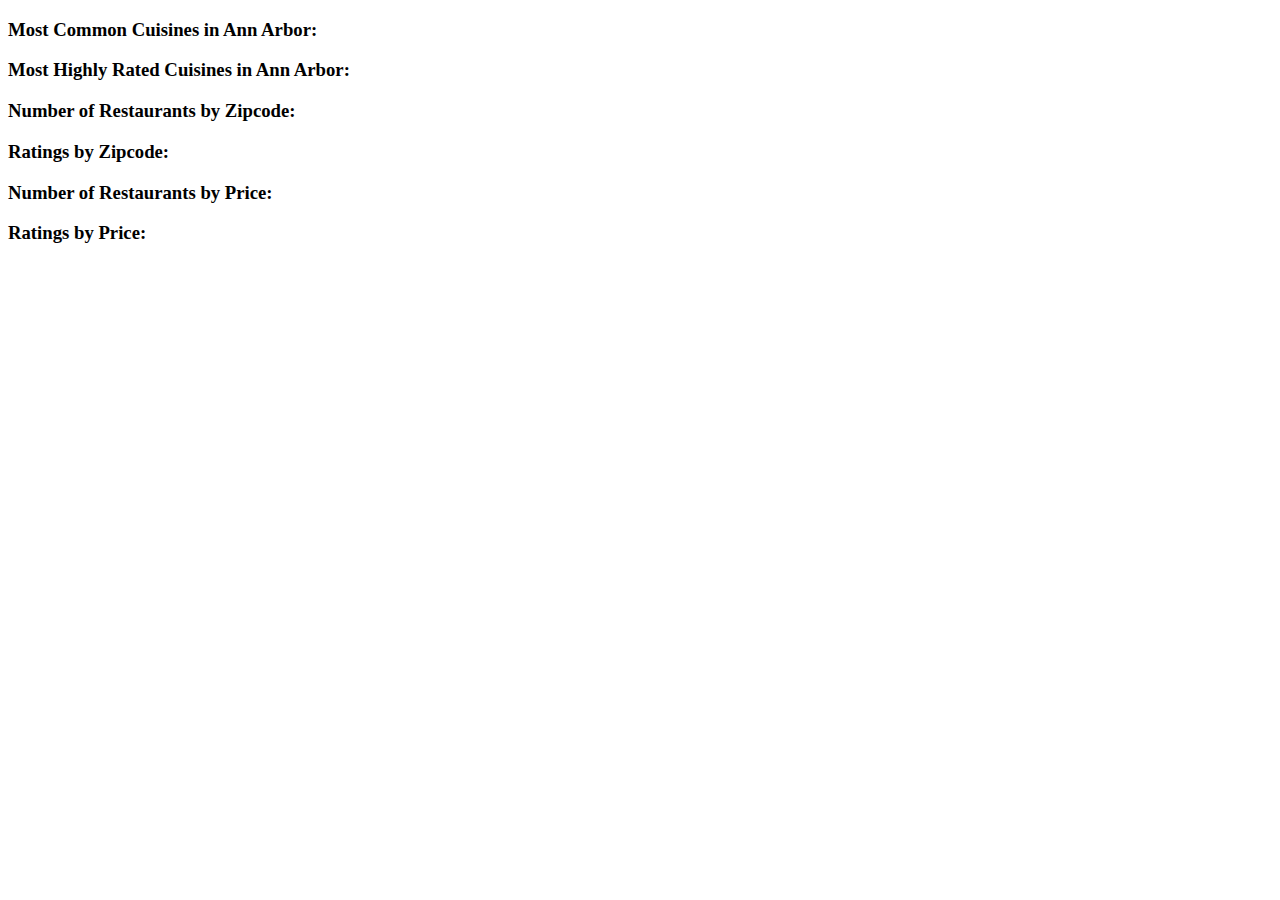
==== index.html @ 51a724e2 "second commit" ====
<!DOCTYPE html>
<html>
  <head>
    <meta charset="utf-8">
    <title></title>
  </head>
  <body>
    <h3>Most Common Cuisines in Ann Arbor:</h3>
    <ul id="cuisineList"></ul>
    
    <h3>Most Highly Rated Cuisines in Ann Arbor:</h3>
    <ul id="cuisineRatingList"></ul>
    
    <h3>Number of Restaurants by Zipcode:</h3>
    <ul id="restaurantsZipcodeList"></ul>
    
    <h3>Ratings by Zipcode:</h3>
    <ul id="zipcodeRatingList"></ul>
    
    <h3>Number of Restaurants by Price:</h3>
    <ul id="restaurantsPriceList"></ul>
    
    <h3>Ratings by Price:</h3>
    <ul id="ratingsByPriceList"></ul>
    
    <script src="https://d3js.org/d3.v4.min.js"></script>
    <script src="js/data.js"></script>
  </body>
</html>
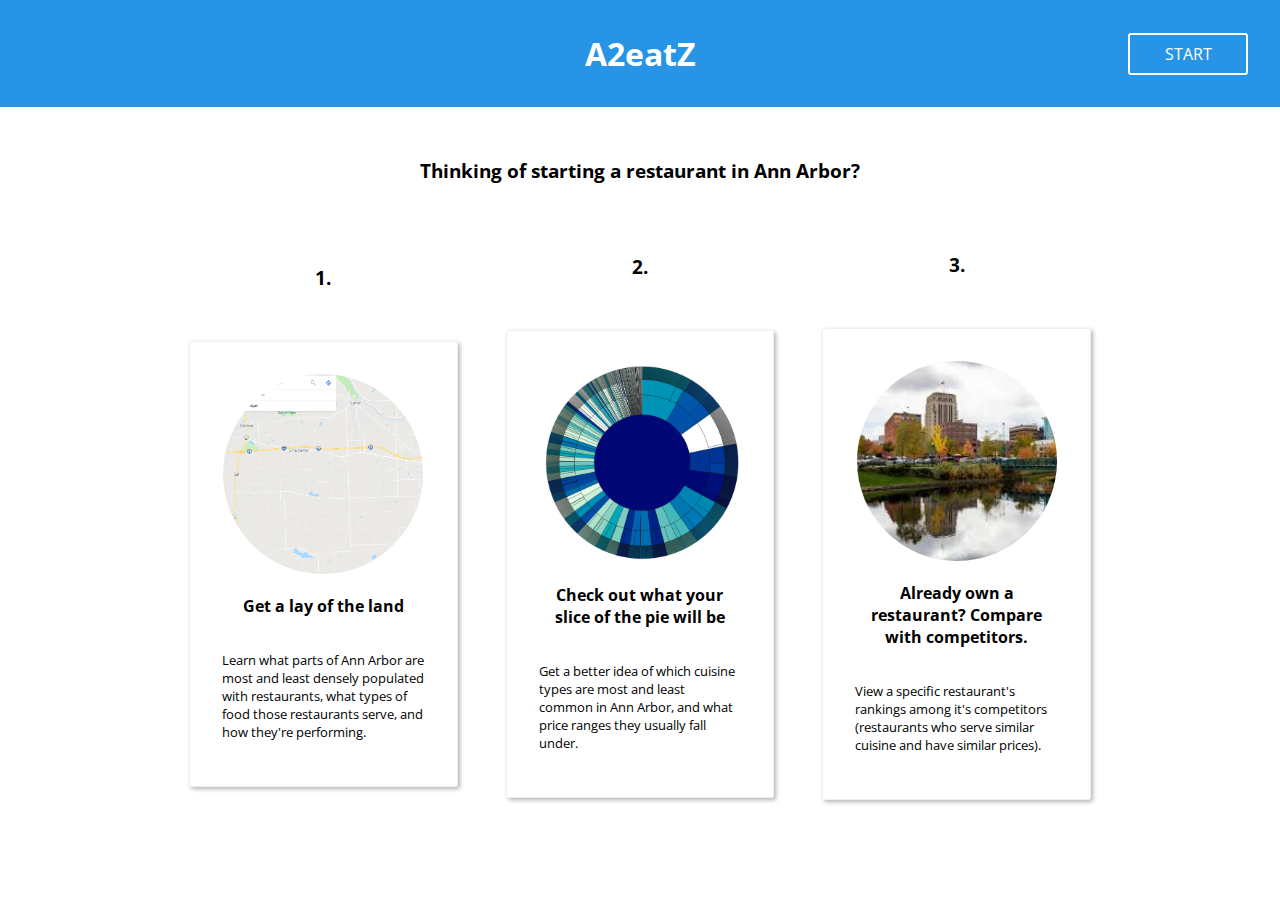
==== commit 457737d6: "Final draft skeleton" ====
--- a/index.html
+++ b/index.html
@@ -2,29 +2,64 @@
 <html>
   <head>
     <meta charset="utf-8">
+    <link rel="stylesheet" href="css/style.css">
+    <link href="https://fonts.googleapis.com/css?family=Open+Sans" rel="stylesheet">
     <title></title>
   </head>
   <body>
-    <h3>Most Common Cuisines in Ann Arbor:</h3>
-    <ul id="cuisineList"></ul>
-    
-    <h3>Most Highly Rated Cuisines in Ann Arbor:</h3>
-    <ul id="cuisineRatingList"></ul>
-    
-    <h3>Number of Restaurants by Zipcode:</h3>
-    <ul id="restaurantsZipcodeList"></ul>
-    
-    <h3>Ratings by Zipcode:</h3>
-    <ul id="zipcodeRatingList"></ul>
-    
-    <h3>Number of Restaurants by Price:</h3>
-    <ul id="restaurantsPriceList"></ul>
-    
-    <h3>Ratings by Price:</h3>
-    <ul id="ratingsByPriceList"></ul>
-    
-    <script src="https://d3js.org/d3.v4.min.js"></script>
-    <script src="js/data.js"></script>
+    <header>
+      <a href="#" class="hidden">PREVIOUS</a>
+      <h1>A2eatZ</h1>
+      <a href="map.html">START</a>
+    </header>
+    <div class="container">
+      <section class="subtitle">
+        <h3 class="flex-center">Thinking of starting a restaurant in Ann Arbor?</h3>
+      </section>
+      <section class="cities">
+        <div class="city">
+          <h3>1.</h3>
+          <div class="card">
+            <a class="part" href="map.html">
+              <div class="city-img annarbor">
+              </div>
+              <h4>Get a lay of the land</h4>
+            </a>
+            <p>Learn what parts of Ann Arbor are most and least
+              densely populated with restaurants, what types of food
+              those restaurants serve, and how they're performing.
+            </p>
+          </div>
+        </div>
+        <div class="city">
+          <h3>2.</h3>
+          <div class="card">
+            <a class="part" href="burst.html">
+              <div class="city-img lansing">
+              </div>
+              <h4>Check out what your slice of the pie will be</h4>
+            </a>
+            <p>Get a better idea of which cuisine types are
+              most and least common in Ann Arbor, and what price 
+              ranges they usually fall under.
+            </p>
+          </div>
+        </div>
+        <div class="city">
+          <h3>3.</h3>
+          <div class="card">
+            <a class="part" href="bars.html">
+              <div class="city-img kalamazoo">
+              </div>
+              <h4>Already own a restaurant? Compare with competitors.</h4>
+            </a>
+            <p>View a specific restaurant's rankings among it's competitors 
+              (restaurants who serve similar cuisine and have similar prices).
+            </p>
+          </div>
+        </div>
+      </section>
+    </div>
   </body>
 </html>
 
--- a/css/style.css
+++ b/css/style.css
@@ -0,0 +1,123 @@
+* {
+  box-sizing: border-box; }
+
+body {
+  margin: 0;
+  padding: 0;
+  width: 100vw;
+  font-family: 'Open Sans', sans-serif; }
+
+a {
+  text-decoration: none;
+  color: black; }
+
+.hidden {
+  opacity: 0; }
+
+header {
+  display: flex;
+  justify-content: space-between;
+  align-items: center;
+  padding: 0 2rem;
+  background-color: #2794E5;
+  color: white; }
+  header h1 {
+    margin: 0;
+    padding: 2rem 0; }
+  header a {
+    color: white;
+    padding: .5rem;
+    border: 2px solid white;
+    border-radius: 3px;
+    transition: .5s all;
+    width: 100px;
+    text-align: center;
+    box-sizing: content-box; }
+    header a:hover {
+      color: #2794E5;
+      background-color: white;
+      box-shadow: 0px 4px 4px rgba(0, 0, 0, 0.3); }
+
+.container {
+  width: 75%;
+  margin: 0 auto; }
+
+.flex-center, .cities {
+  display: flex;
+  justify-content: center;
+  align-items: center; }
+
+.cities {
+  width: 100%; }
+
+.city {
+  width: 33%;
+  min-height: 400px;
+  display: flex;
+  align-items: center;
+  justify-content: flex-start;
+  flex-direction: column; }
+  .city .card {
+    margin: 2rem 1.5rem;
+    padding: 2rem;
+    box-sizing: border-box;
+    border: 1px solid #f0f0f0;
+    border-radius: 3px;
+    box-shadow: 2px 2px 4px rgba(0, 0, 0, 0.3);
+    display: flex;
+    align-items: center;
+    justify-content: stretch;
+    flex-direction: column; }
+    .city .card .part {
+      display: flex;
+      justify-content: flex-start;
+      align-items: center;
+      flex-direction: column; }
+      .city .card .part h4 {
+        text-align: center; }
+    .city .card p {
+      font-size: .8rem; }
+
+.city-img {
+  width: 200px;
+  height: 200px;
+  border-radius: 200px;
+  display: flex;
+  justify-content: center;
+  align-items: center; }
+  .city-img a {
+    color: white;
+    opacity: 0;
+    text-decoration: none;
+    transition: color 2s; }
+  .city-img.annarbor {
+    background-image: url("../images/map.jpg");
+    background-size: cover; }
+  .city-img.lansing {
+    background-image: url("../images/pie.png");
+    background-size: cover; }
+  .city-img.kalamazoo {
+    background-image: url("../images/kalamazoo.jpeg");
+    background-size: cover; }
+  .city-img:hover {
+    cursor: pointer; }
+    .city-img:hover a {
+      opacity: 1; }
+
+.map {
+  background-image: url(../images/map.jpg);
+  width: 100%;
+  height: 500px; }
+
+.subtitle {
+  padding: 2rem 0; }
+
+.viz {
+  display: flex;
+  justify-content: center;
+  align-items: flex-start;
+  padding-top: 5rem; }
+  .viz .info {
+    padding-left: 2rem; }
+
+/*# sourceMappingURL=style.css.map */
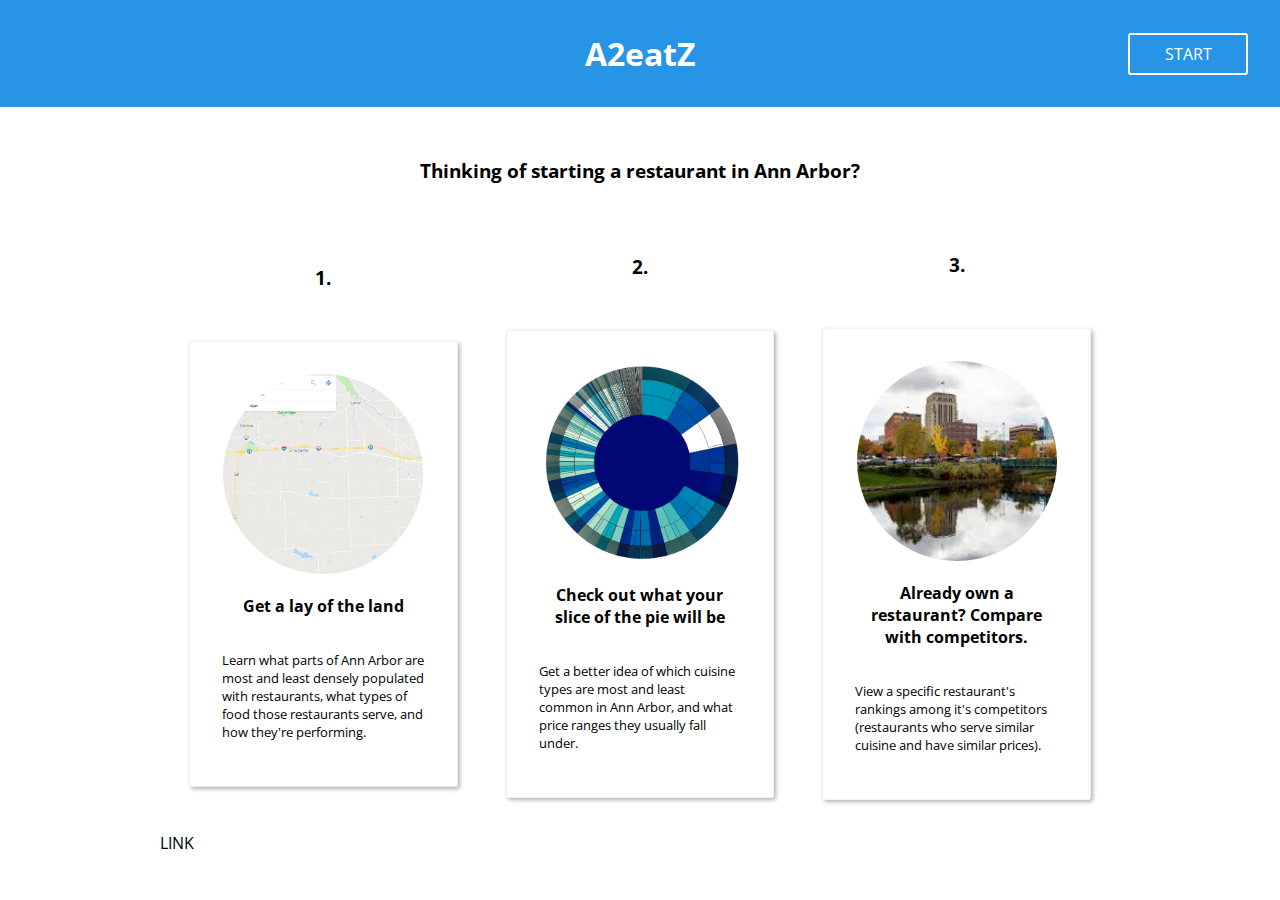
==== commit e76fb8c3: "Add map things" ====
--- a/index.html
+++ b/index.html
@@ -40,7 +40,7 @@
               <h4>Check out what your slice of the pie will be</h4>
             </a>
             <p>Get a better idea of which cuisine types are
-              most and least common in Ann Arbor, and what price 
+              most and least common in Ann Arbor, and what price
               ranges they usually fall under.
             </p>
           </div>
@@ -53,14 +53,13 @@
               </div>
               <h4>Already own a restaurant? Compare with competitors.</h4>
             </a>
-            <p>View a specific restaurant's rankings among it's competitors 
+            <p>View a specific restaurant's rankings among it's competitors
               (restaurants who serve similar cuisine and have similar prices).
             </p>
           </div>
         </div>
       </section>
+      <a href="c3trial.html">LINK</a>
     </div>
   </body>
 </html>
-
-
--- a/css/style.css
+++ b/css/style.css
@@ -13,6 +13,9 @@
 
 .hidden {
   opacity: 0; }
+
+.hidden2 {
+  display: none; }
 
 header {
   display: flex;
@@ -120,4 +123,21 @@
   .viz .info {
     padding-left: 2rem; }
 
+.burstTag {
+  padding: 1rem;
+  width: 150px;
+  background-color: #2794E5;
+  color: white;
+  border-radius: 3px; }
+
+.burstTooltip {
+  width: 150px;
+  background: white;
+  opacity: 1;
+  padding: .5rem;
+  border: 1px solid #f0f0f0;
+  border-radius: 3px;
+  font-size: .8rem;
+  box-shadow: 2px 2px 2px rgba(0, 0, 0, 0.5); }
+
 /*# sourceMappingURL=style.css.map */
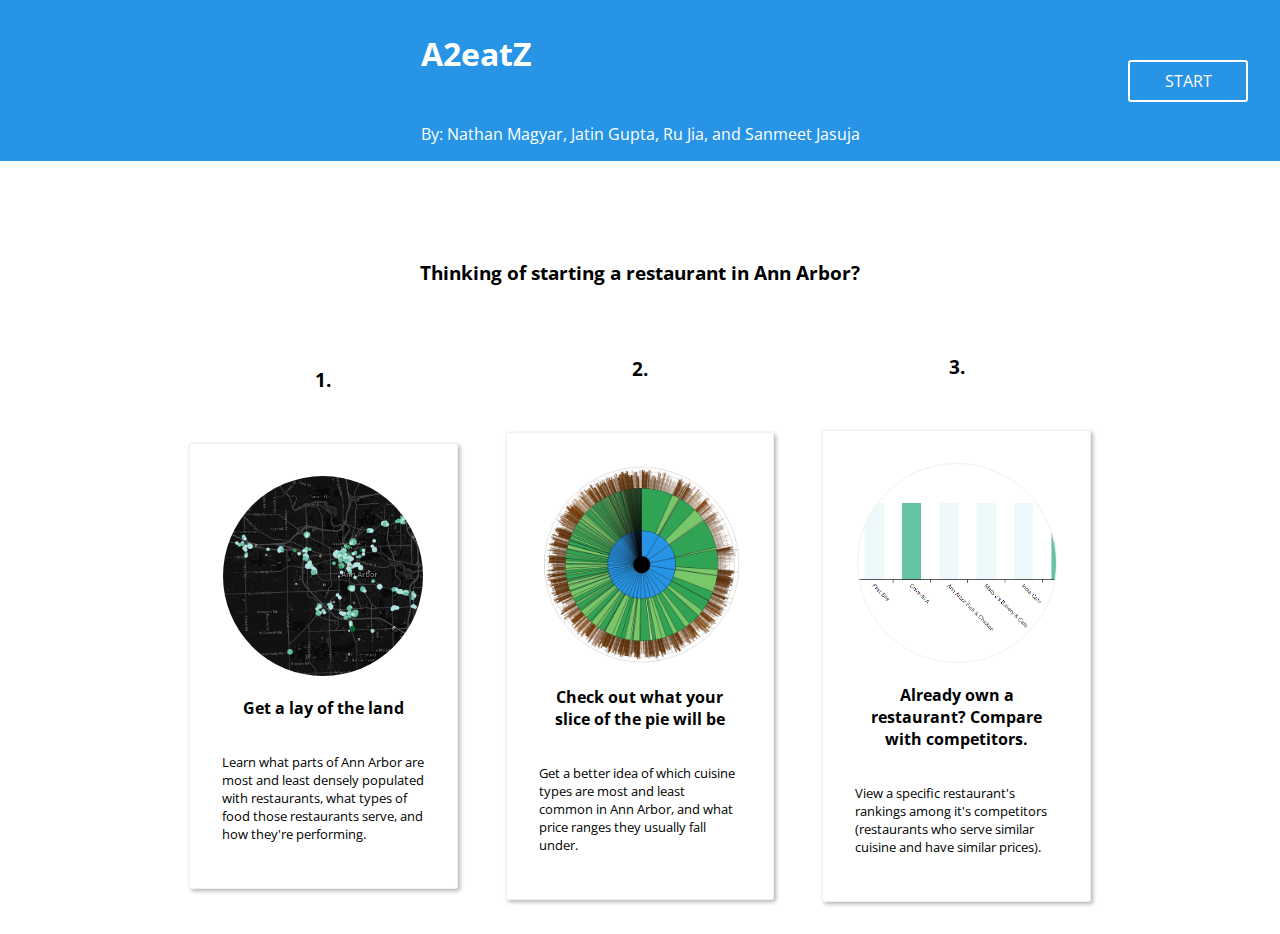
==== commit 97330a94: "changes" ====
--- a/index.html
+++ b/index.html
@@ -2,6 +2,7 @@
 <html>
   <head>
     <meta charset="utf-8">
+    <title>A2eatZ</title>
     <link rel="stylesheet" href="css/style.css">
     <link href="https://fonts.googleapis.com/css?family=Open+Sans" rel="stylesheet">
     <title></title>
@@ -9,8 +10,11 @@
   <body>
     <header>
       <a href="#" class="hidden">PREVIOUS</a>
-      <h1>A2eatZ</h1>
-      <a href="map.html">START</a>
+      <div>
+        <h1>A2eatZ</h1>
+        <p>By: Nathan Magyar, Jatin Gupta, Ru Jia, and Sanmeet Jasuja</p>
+      </div>
+      <a href="mapbox_initial.html">START</a>
     </header>
     <div class="container">
       <section class="subtitle">
@@ -20,7 +24,7 @@
         <div class="city">
           <h3>1.</h3>
           <div class="card">
-            <a class="part" href="map.html">
+            <a class="part" href="mapbox_initial.html">
               <div class="city-img annarbor">
               </div>
               <h4>Get a lay of the land</h4>
@@ -59,7 +63,6 @@
           </div>
         </div>
       </section>
-      <a href="c3trial.html">LINK</a>
     </div>
   </body>
 </html>
--- a/css/style.css
+++ b/css/style.css
@@ -40,10 +40,12 @@
       color: #2794E5;
       background-color: white;
       box-shadow: 0px 4px 4px rgba(0, 0, 0, 0.3); }
+    header a div {
+      text-align: center; }
 
 .container {
   width: 75%;
-  margin: 0 auto; }
+  margin: 3rem auto 0; }
 
 .flex-center, .cities {
   display: flex;
@@ -94,14 +96,15 @@
     text-decoration: none;
     transition: color 2s; }
   .city-img.annarbor {
-    background-image: url("../images/map.jpg");
+    background-image: url("../images/mapGraphic.png");
     background-size: cover; }
   .city-img.lansing {
-    background-image: url("../images/pie.png");
+    background-image: url("../images/burstGraphic.png");
     background-size: cover; }
   .city-img.kalamazoo {
-    background-image: url("../images/kalamazoo.jpeg");
-    background-size: cover; }
+    background-image: url("../images/barGraphic.png");
+    background-size: cover;
+    border: 1px solid #f0f0f0; }
   .city-img:hover {
     cursor: pointer; }
     .city-img:hover a {
@@ -117,18 +120,22 @@
 
 .viz {
   display: flex;
-  justify-content: center;
-  align-items: flex-start;
-  padding-top: 5rem; }
-  .viz .info {
-    padding-left: 2rem; }
+  justify-content: center; }
+
+#tags {
+  width: 33%; }
 
 .burstTag {
   padding: 1rem;
-  width: 150px;
+  min-width: 150px;
   background-color: #2794E5;
   color: white;
-  border-radius: 3px; }
+  border-radius: 3px;
+  display: flex;
+  justify-content: center;
+  align-items: center;
+  margin-right: 1rem;
+  font-size: .8rem; }
 
 .burstTooltip {
   width: 150px;
@@ -140,4 +147,71 @@
   font-size: .8rem;
   box-shadow: 2px 2px 2px rgba(0, 0, 0, 0.5); }
 
+#legend, .priceLegend, .ratingLegend, .reviewCountLegendText {
+  display: flex; }
+
+#legend {
+  justify-content: space-between;
+  padding: 1rem;
+  background-color: #f0f0f0;
+  border-radius: 3px; }
+  #legend p {
+    margin-bottom: 0; }
+
+.cuisineLegend {
+  margin-right: 1rem; }
+
+.colorSwatch {
+  width: 20px;
+  height: 20px; }
+
+.priceThing {
+  margin: .5rem; }
+
+#burstCuisine {
+  background-color: #2794E5; }
+
+#burstd1 {
+  background-color: #31a354; }
+
+#burstd2 {
+  background-color: #78c769; }
+
+#burstd3 {
+  background-color: #c2e699; }
+
+#burstd4 {
+  background-color: #f7fcb9; }
+
+#smallLength {
+  height: 20px;
+  width: 10px;
+  background-color: #ff7f0f; }
+
+#largeLength {
+  height: 20px;
+  width: 50px;
+  background-color: #ff7f0f; }
+
+#reviewGradient {
+  background: #ff7f0f;
+  /* For browsers that do not support gradients */
+  background: -webkit-linear-gradient(right, rgba(255, 127, 15, 0.25), #ff7f0f);
+  /* For Safari 5.1 to 6.0 */
+  background: -o-linear-gradient(right, rgba(255, 127, 15, 0.25), #ff7f0f);
+  /* For Opera 11.1 to 12.0 */
+  background: -moz-linear-gradient(right, rgba(255, 127, 15, 0.25), #ff7f0f);
+  /* For Firefox 3.6 to 15 */
+  background: linear-gradient(to right, rgba(255, 127, 15, 0.25), #ff7f0f);
+  /* Standard syntax */
+  height: 20px;
+  width: 160px; }
+
+.reviewCountLegendText {
+  justify-content: space-between; }
+
+#cuisineTag {
+  flex-direction: column;
+  justify-content: center; }
+
 /*# sourceMappingURL=style.css.map */
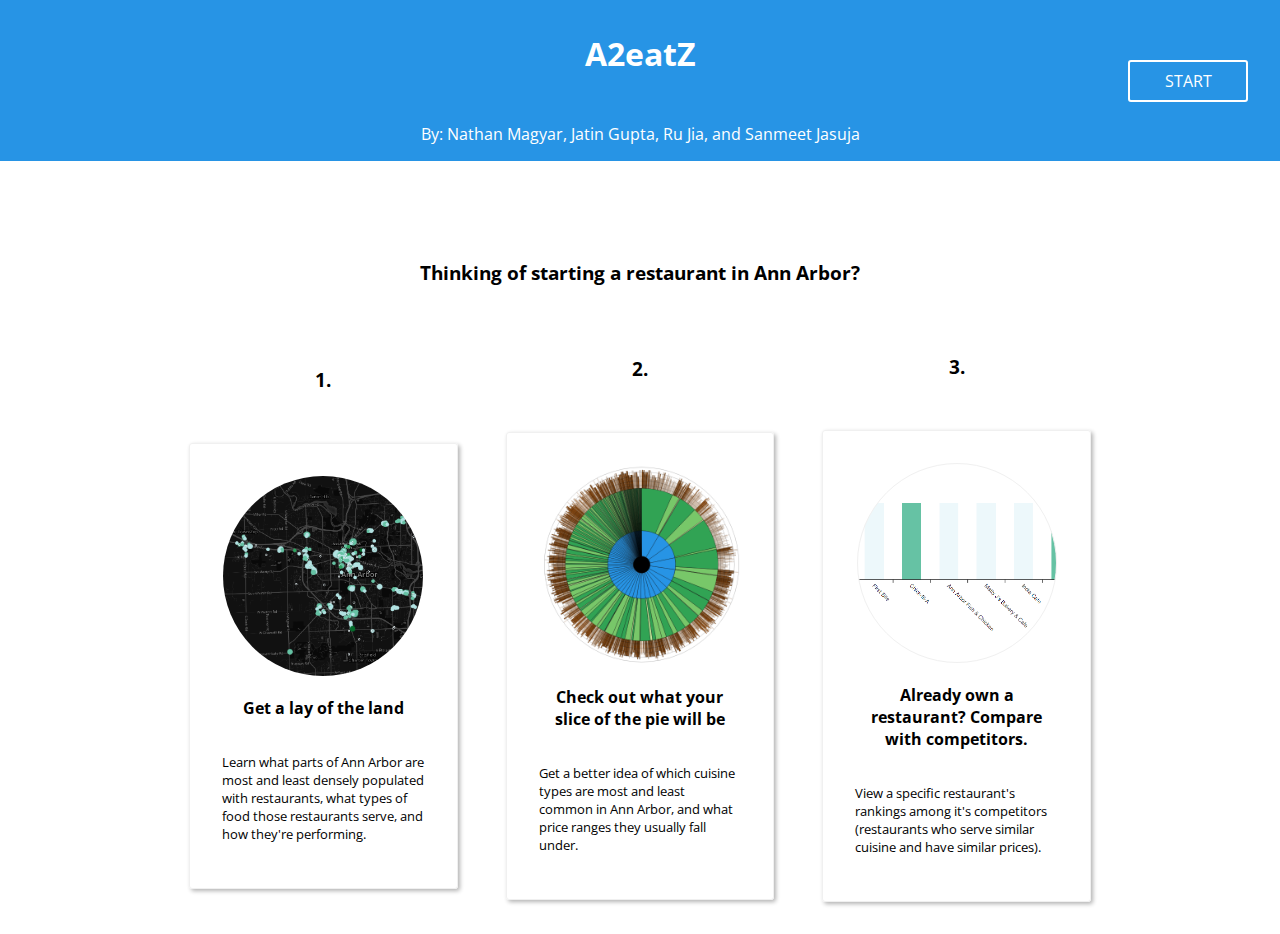
==== commit 0a2333d9: "almost final changes" ====
--- a/index.html
+++ b/index.html
@@ -52,7 +52,7 @@
         <div class="city">
           <h3>3.</h3>
           <div class="card">
-            <a class="part" href="bars.html">
+            <a class="part" href="bar2.html">
               <div class="city-img kalamazoo">
               </div>
               <h4>Already own a restaurant? Compare with competitors.</h4>
--- a/css/style.css
+++ b/css/style.css
@@ -40,8 +40,11 @@
       color: #2794E5;
       background-color: white;
       box-shadow: 0px 4px 4px rgba(0, 0, 0, 0.3); }
-    header a div {
-      text-align: center; }
+  header div {
+    display: flex;
+    flex-direction: column;
+    align-items: center;
+    justify-content: center; }
 
 .container {
   width: 75%;
